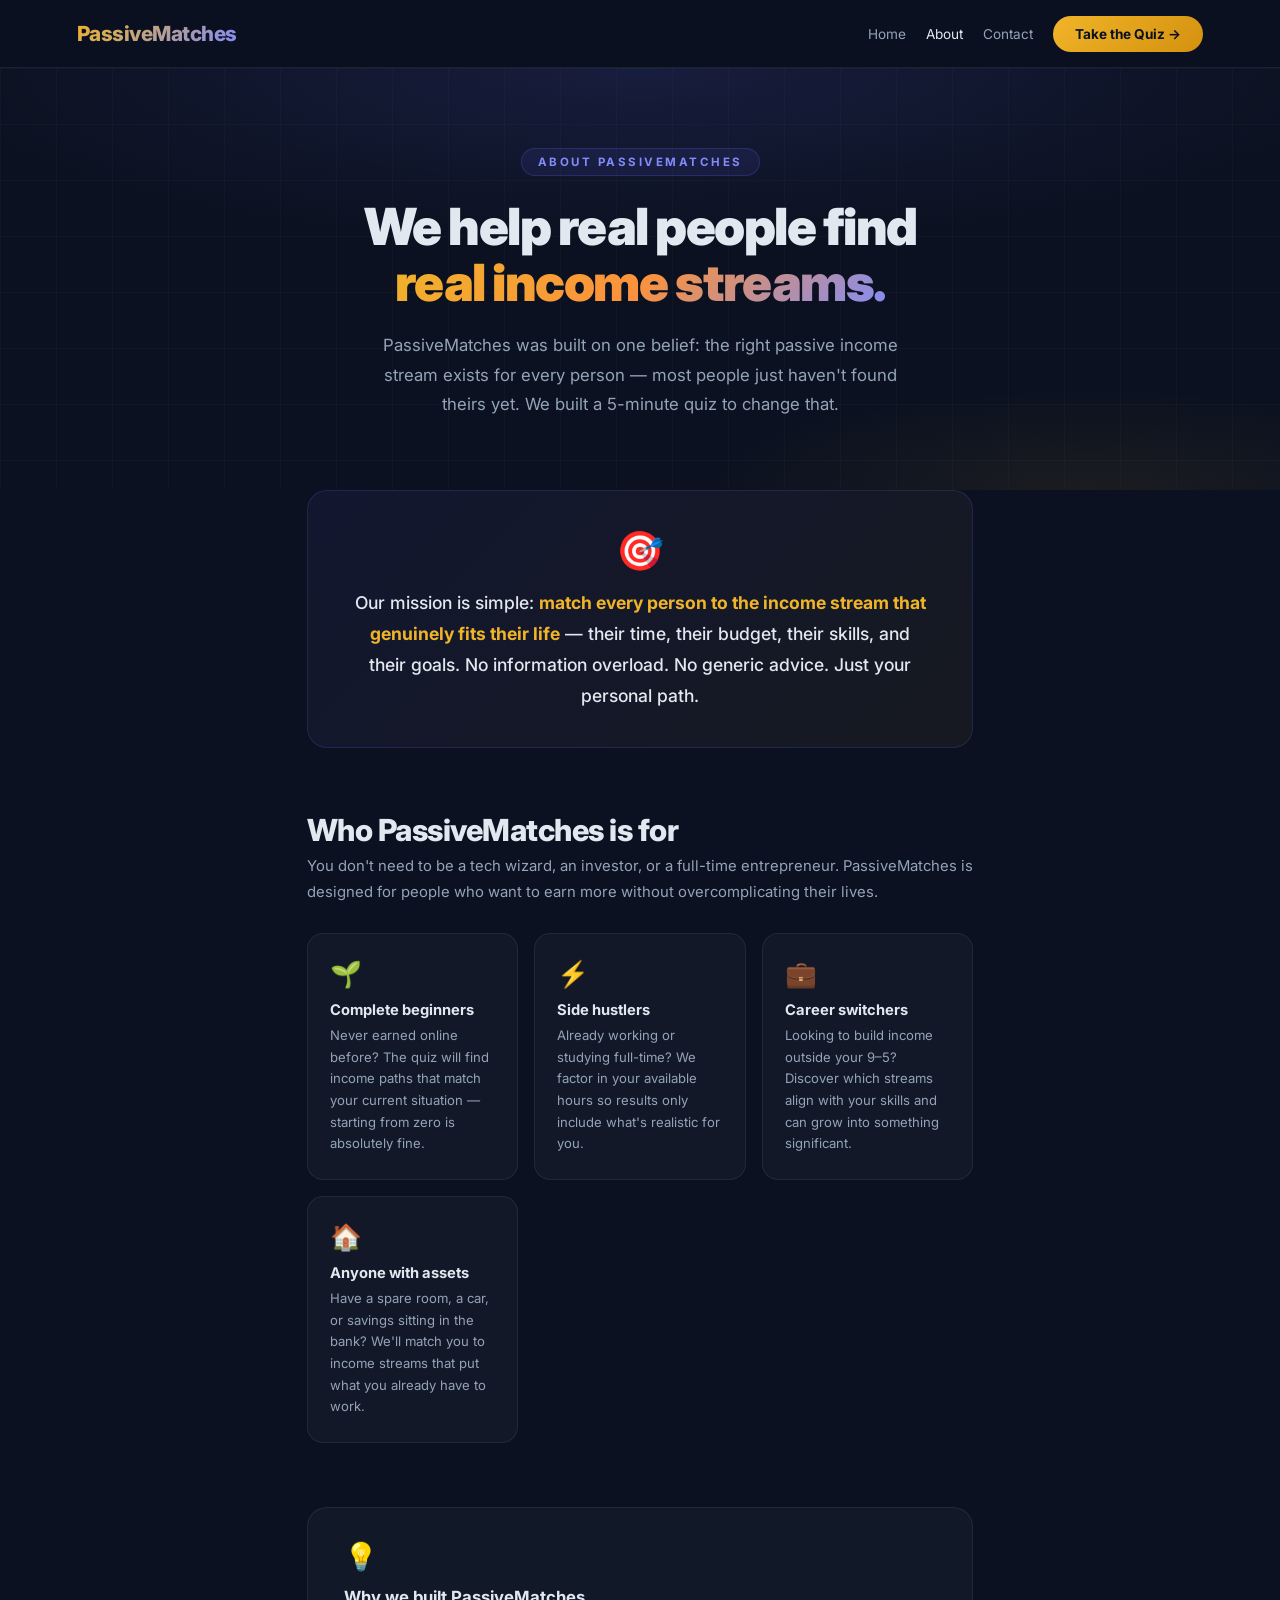
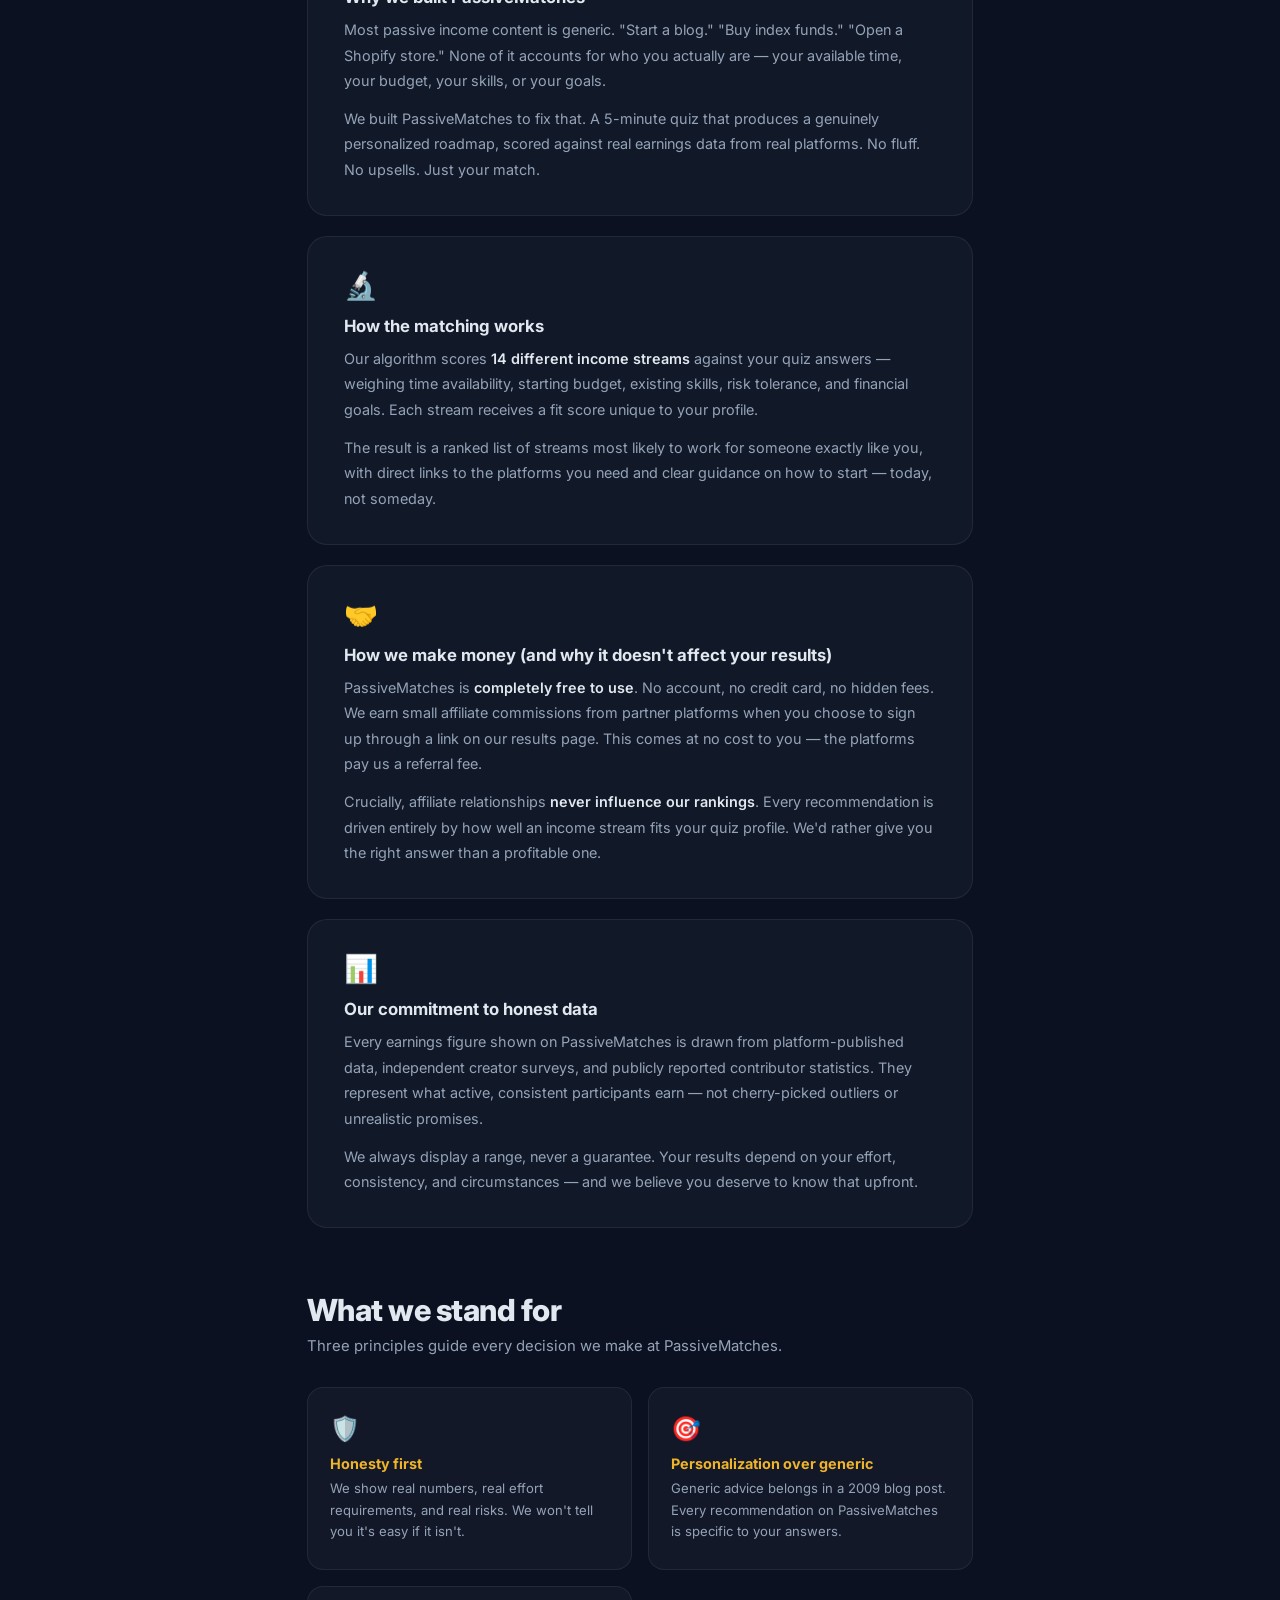
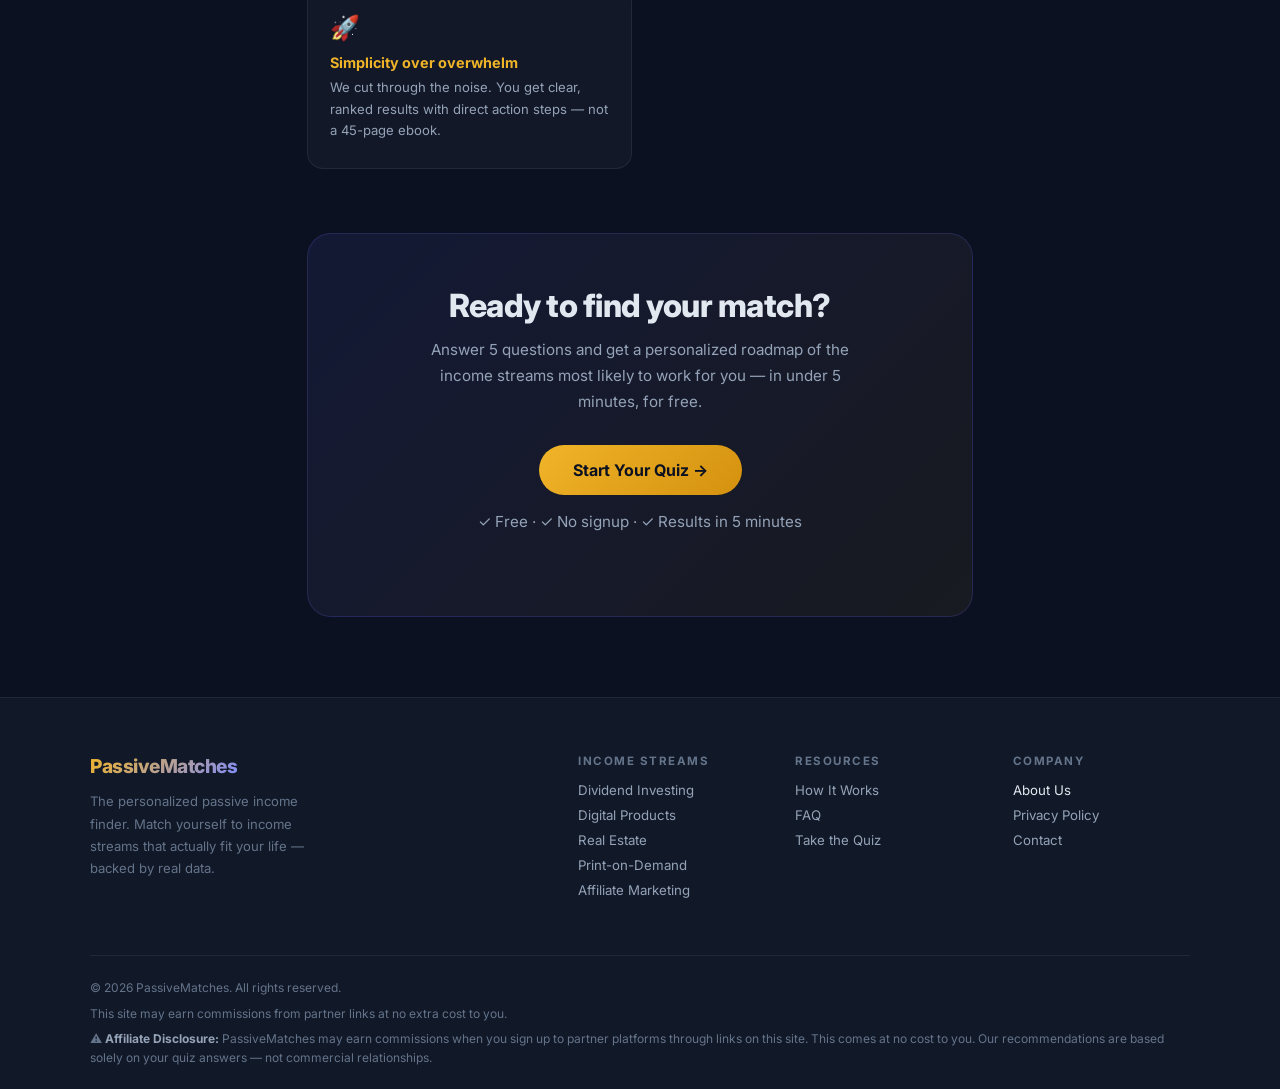
==== about.html @ 92883ca1 "Add files via upload" ====
<!DOCTYPE html>
<html lang="en">
<head>
  <meta charset="UTF-8" />
  <meta name="viewport" content="width=device-width, initial-scale=1.0"/>
  <title>About Us — PassiveMatches</title>
  <meta name="description" content="PassiveMatches helps beginners and side hustlers find the right passive income stream for their exact situation. No fluff, just your personalized match.">
  <link rel="preconnect" href="https://fonts.googleapis.com">
  <link rel="preconnect" href="https://fonts.gstatic.com" crossorigin>
  <link href="https://fonts.googleapis.com/css2?family=Inter:wght@300;400;500;600;700;800;900&display=swap" rel="stylesheet">
  <style>
    *, *::before, *::after { box-sizing: border-box; margin: 0; padding: 0; }
    :root {
      --navy:    #0b1120;
      --navy2:   #111827;
      --navy3:   #1a2540;
      --gold:    #f0b429;
      --gold2:   #ffd166;
      --accent:  #6366f1;
      --accent2: #818cf8;
      --green:   #10b981;
      --text:    #e2e8f0;
      --text2:   #94a3b8;
      --text3:   #64748b;
      --border:  rgba(255,255,255,0.07);
      --card:    rgba(255,255,255,0.03);
    }
    html { scroll-behavior: smooth; }
    body { font-family: 'Inter', sans-serif; background: var(--navy); color: var(--text); min-height: 100vh; overflow-x: hidden; display: flex; flex-direction: column; }

    /* ─── NAV ─── */
    nav {
      position: fixed; top: 0; left: 0; right: 0; z-index: 100;
      display: flex; align-items: center; justify-content: space-between;
      padding: 0 6%; height: 68px;
      background: rgba(11,17,32,0.92); backdrop-filter: blur(24px);
      border-bottom: 1px solid var(--border);
    }
    .logo { font-size: 1.3rem; font-weight: 800; letter-spacing: -0.5px;
      background: linear-gradient(135deg, var(--gold), var(--accent2));
      -webkit-background-clip: text; -webkit-text-fill-color: transparent;
      text-decoration: none; }
    .nav-right { display: flex; align-items: center; gap: 20px; }
    .nav-link { font-size: 0.85rem; color: var(--text2); text-decoration: none; transition: color 0.2s; }
    .nav-link:hover { color: var(--text); }
    .nav-cta {
      background: linear-gradient(135deg, var(--gold), #d4910e);
      color: #0b1120; font-weight: 700; font-size: 0.85rem;
      padding: 10px 22px; border-radius: 50px; border: none; cursor: pointer;
      transition: transform 0.2s, box-shadow 0.2s; text-decoration: none;
      display: inline-block;
    }
    .nav-cta:hover { transform: translateY(-1px); box-shadow: 0 8px 24px rgba(240,180,41,0.35); }

    /* ─── MAIN ─── */
    main { flex: 1; padding-top: 68px; }

    /* ─── HERO BANNER ─── */
    .page-hero {
      position: relative; overflow: hidden;
      padding: 80px 6% 70px; text-align: center;
    }
    .page-hero-bg {
      position: absolute; inset: 0; z-index: 0;
      background: radial-gradient(ellipse 80% 60% at 50% 0%, rgba(99,102,241,0.14) 0%, transparent 70%),
                  radial-gradient(ellipse 50% 40% at 85% 100%, rgba(240,180,41,0.07) 0%, transparent 60%);
    }
    .page-hero-grid {
      position: absolute; inset: 0; z-index: 0;
      background-image: linear-gradient(rgba(255,255,255,0.018) 1px, transparent 1px),
                        linear-gradient(90deg, rgba(255,255,255,0.018) 1px, transparent 1px);
      background-size: 56px 56px;
    }
    .page-hero-content { position: relative; z-index: 1; max-width: 700px; margin: 0 auto; }
    .page-label {
      display: inline-block; font-size: 0.72rem; font-weight: 700;
      letter-spacing: 2.5px; text-transform: uppercase; color: var(--accent2);
      background: rgba(99,102,241,0.1); border: 1px solid rgba(99,102,241,0.22);
      border-radius: 50px; padding: 6px 16px; margin-bottom: 22px;
    }
    .page-hero h1 {
      font-size: clamp(2rem, 5vw, 3.2rem); font-weight: 900;
      letter-spacing: -1.5px; line-height: 1.1; margin-bottom: 20px;
    }
    .page-hero h1 span {
      background: linear-gradient(135deg, var(--gold) 0%, #fb923c 50%, var(--accent2) 100%);
      -webkit-background-clip: text; -webkit-text-fill-color: transparent;
    }
    .page-hero-sub {
      font-size: 1.05rem; color: var(--text2); line-height: 1.78;
      max-width: 560px; margin: 0 auto;
    }

    /* ─── CONTENT ─── */
    .content-wrap { max-width: 820px; margin: 0 auto; padding: 0 6% 80px; }

    /* ─── MISSION STRIP ─── */
    .mission-strip {
      background: linear-gradient(135deg, rgba(99,102,241,0.08), rgba(240,180,41,0.05));
      border: 1px solid rgba(99,102,241,0.18);
      border-radius: 20px; padding: 36px 40px; margin-bottom: 64px;
      text-align: center;
    }
    .mission-strip .mission-icon { font-size: 2.4rem; margin-bottom: 14px; }
    .mission-strip p {
      font-size: 1.1rem; font-weight: 500; color: var(--text);
      line-height: 1.75; max-width: 580px; margin: 0 auto;
    }
    .mission-strip p strong { color: var(--gold); }

    /* ─── FOR YOU STRIP ─── */
    .for-you-section { margin-bottom: 64px; }
    .for-you-section h2 {
      font-size: clamp(1.4rem, 3vw, 1.9rem); font-weight: 800;
      letter-spacing: -0.5px; margin-bottom: 6px;
    }
    .for-you-section .section-intro {
      color: var(--text2); font-size: 0.93rem; line-height: 1.7;
      margin-bottom: 28px;
    }
    .for-you-grid { display: grid; grid-template-columns: repeat(auto-fit, minmax(200px, 1fr)); gap: 16px; }
    .for-you-card {
      background: var(--card); border: 1px solid var(--border);
      border-radius: 16px; padding: 24px 22px;
      transition: transform 0.2s, border-color 0.2s;
    }
    .for-you-card:hover { transform: translateY(-3px); border-color: rgba(99,102,241,0.28); }
    .for-you-icon { font-size: 1.6rem; margin-bottom: 12px; }
    .for-you-card h4 { font-size: 0.92rem; font-weight: 700; margin-bottom: 6px; }
    .for-you-card p { font-size: 0.82rem; color: var(--text2); line-height: 1.65; }

    /* ─── CONTENT CARDS ─── */
    .content-cards { display: grid; gap: 20px; margin-bottom: 64px; }
    .content-card {
      background: var(--navy2); border: 1px solid var(--border);
      border-radius: 20px; padding: 32px 36px;
      transition: transform 0.2s, border-color 0.2s;
    }
    .content-card:hover { transform: translateY(-3px); border-color: rgba(99,102,241,0.22); }
    .content-card .card-icon { font-size: 1.7rem; margin-bottom: 14px; }
    .content-card h3 { font-size: 1.05rem; font-weight: 700; margin-bottom: 10px; }
    .content-card p { font-size: 0.9rem; color: var(--text2); line-height: 1.78; }
    .content-card p + p { margin-top: 12px; }
    .content-card .highlight { color: var(--text); font-weight: 600; }

    /* ─── VALUES ROW ─── */
    .values-section { margin-bottom: 64px; }
    .values-section h2 {
      font-size: clamp(1.4rem, 3vw, 1.9rem); font-weight: 800;
      letter-spacing: -0.5px; margin-bottom: 6px;
    }
    .values-section .section-intro {
      color: var(--text2); font-size: 0.93rem; line-height: 1.7; margin-bottom: 28px;
    }
    .values-grid { display: grid; grid-template-columns: repeat(auto-fit, minmax(220px, 1fr)); gap: 16px; }
    .value-card {
      background: var(--card); border: 1px solid var(--border);
      border-radius: 16px; padding: 26px 22px;
      transition: transform 0.2s, border-color 0.2s;
    }
    .value-card:hover { transform: translateY(-3px); border-color: rgba(240,180,41,0.28); }
    .value-icon { font-size: 1.5rem; margin-bottom: 12px; }
    .value-card h4 { font-size: 0.9rem; font-weight: 700; margin-bottom: 6px; color: var(--gold); }
    .value-card p { font-size: 0.82rem; color: var(--text2); line-height: 1.65; }

    /* ─── CTA BLOCK ─── */
    .cta-block {
      background: linear-gradient(135deg, rgba(99,102,241,0.1), rgba(240,180,41,0.06));
      border: 1px solid rgba(99,102,241,0.2); border-radius: 24px;
      padding: 52px 40px; text-align: center;
    }
    .cta-block h2 { font-size: clamp(1.5rem, 3vw, 2rem); font-weight: 800; letter-spacing: -0.5px; margin-bottom: 12px; }
    .cta-block p { color: var(--text2); font-size: 0.95rem; line-height: 1.7; margin-bottom: 30px; max-width: 420px; margin-left: auto; margin-right: auto; }
    .btn-primary {
      background: linear-gradient(135deg, var(--gold), #d4910e);
      color: #0b1120; font-weight: 700; font-size: 1rem;
      padding: 15px 34px; border-radius: 50px; border: none;
      cursor: pointer; transition: transform 0.2s, box-shadow 0.2s;
      display: inline-flex; align-items: center; gap: 8px;
      font-family: inherit; text-decoration: none;
    }
    .btn-primary:hover { transform: translateY(-2px); box-shadow: 0 12px 32px rgba(240,180,41,0.4); }
    .cta-note { font-size: 0.78rem; color: var(--text3); margin-top: 14px; }

    /* ─── FOOTER ─── */
    footer {
      background: var(--navy2); border-top: 1px solid var(--border);
      padding: 56px 6% 0;
    }
    .footer-inner { max-width: 1100px; margin: 0 auto; display: flex; gap: 60px; flex-wrap: wrap; padding-bottom: 48px; }
    .footer-brand { flex: 1.4; min-width: 200px; }
    .footer-logo {
      font-size: 1.2rem; font-weight: 800; letter-spacing: -0.5px; margin-bottom: 12px;
      background: linear-gradient(135deg, var(--gold), var(--accent2));
      -webkit-background-clip: text; -webkit-text-fill-color: transparent;
      display: inline-block;
    }
    .footer-brand p { font-size: 0.82rem; color: var(--text3); line-height: 1.7; max-width: 240px; }
    .footer-links { flex: 2; display: flex; gap: 40px; flex-wrap: wrap; }
    .footer-col { flex: 1; min-width: 110px; }
    .footer-col h5 { font-size: 0.72rem; font-weight: 700; text-transform: uppercase; letter-spacing: 1.5px; color: var(--text3); margin-bottom: 14px; }
    .footer-col a { display: block; font-size: 0.83rem; color: var(--text2); text-decoration: none; margin-bottom: 9px; transition: color 0.2s; cursor: pointer; }
    .footer-col a:hover { color: var(--text); }
    .footer-bottom {
      border-top: 1px solid var(--border); padding: 22px 0;
      max-width: 1100px; margin: 0 auto; display: flex; flex-direction: column; gap: 6px;
    }
    .footer-bottom p { font-size: 0.75rem; color: var(--text3); line-height: 1.6; }

    /* ─── RESPONSIVE ─── */
    @media(max-width: 640px) {
      .page-hero { padding: 60px 5% 50px; }
      .content-wrap { padding: 0 5% 60px; }
      .mission-strip { padding: 28px 24px; }
      .content-card { padding: 24px 22px; }
      .cta-block { padding: 40px 24px; }
      .footer-inner { gap: 36px; }
      .footer-links { gap: 24px; }
      nav { padding: 0 5%; }
      .nav-right .nav-link { display: none; }
    }
  </style>
</head>
<body>

  <!-- ── NAV ── -->
  <nav>
    <a class="logo" href="index.html">PassiveMatches</a>
    <div class="nav-right">
      <a class="nav-link" href="index.html">Home</a>
      <a class="nav-link" href="about.html" style="color:var(--text);">About</a>
      <a class="nav-link" href="contact.html">Contact</a>
      <a class="nav-cta" href="index.html#quiz">Take the Quiz →</a>
    </div>
  </nav>

  <main>

    <!-- ── HERO ── -->
    <div class="page-hero">
      <div class="page-hero-bg"></div>
      <div class="page-hero-grid"></div>
      <div class="page-hero-content">
        <div class="page-label">About PassiveMatches</div>
        <h1>We help real people find<br><span>real income streams.</span></h1>
        <p class="page-hero-sub">PassiveMatches was built on one belief: the right passive income stream exists for every person — most people just haven't found theirs yet. We built a 5-minute quiz to change that.</p>
      </div>
    </div>

    <div class="content-wrap">

      <!-- ── MISSION ── -->
      <div class="mission-strip">
        <div class="mission-icon">🎯</div>
        <p>Our mission is simple: <strong>match every person to the income stream that genuinely fits their life</strong> — their time, their budget, their skills, and their goals. No information overload. No generic advice. Just your personal path.</p>
      </div>

      <!-- ── WHO IT'S FOR ── -->
      <div class="for-you-section">
        <h2>Who PassiveMatches is for</h2>
        <p class="section-intro">You don't need to be a tech wizard, an investor, or a full-time entrepreneur. PassiveMatches is designed for people who want to earn more without overcomplicating their lives.</p>
        <div class="for-you-grid">
          <div class="for-you-card">
            <div class="for-you-icon">🌱</div>
            <h4>Complete beginners</h4>
            <p>Never earned online before? The quiz will find income paths that match your current situation — starting from zero is absolutely fine.</p>
          </div>
          <div class="for-you-card">
            <div class="for-you-icon">⚡</div>
            <h4>Side hustlers</h4>
            <p>Already working or studying full-time? We factor in your available hours so results only include what's realistic for you.</p>
          </div>
          <div class="for-you-card">
            <div class="for-you-icon">💼</div>
            <h4>Career switchers</h4>
            <p>Looking to build income outside your 9–5? Discover which streams align with your skills and can grow into something significant.</p>
          </div>
          <div class="for-you-card">
            <div class="for-you-icon">🏠</div>
            <h4>Anyone with assets</h4>
            <p>Have a spare room, a car, or savings sitting in the bank? We'll match you to income streams that put what you already have to work.</p>
          </div>
        </div>
      </div>

      <!-- ── HOW IT WORKS / WHY / MONEY / DATA ── -->
      <div class="content-cards">

        <div class="content-card">
          <div class="card-icon">💡</div>
          <h3>Why we built PassiveMatches</h3>
          <p>Most passive income content is generic. "Start a blog." "Buy index funds." "Open a Shopify store." None of it accounts for who you actually are — your available time, your budget, your skills, or your goals.</p>
          <p>We built PassiveMatches to fix that. A 5-minute quiz that produces a genuinely personalized roadmap, scored against real earnings data from real platforms. No fluff. No upsells. Just your match.</p>
        </div>

        <div class="content-card">
          <div class="card-icon">🔬</div>
          <h3>How the matching works</h3>
          <p>Our algorithm scores <span class="highlight">14 different income streams</span> against your quiz answers — weighing time availability, starting budget, existing skills, risk tolerance, and financial goals. Each stream receives a fit score unique to your profile.</p>
          <p>The result is a ranked list of streams most likely to work for someone exactly like you, with direct links to the platforms you need and clear guidance on how to start — today, not someday.</p>
        </div>

        <div class="content-card">
          <div class="card-icon">🤝</div>
          <h3>How we make money (and why it doesn't affect your results)</h3>
          <p>PassiveMatches is <span class="highlight">completely free to use</span>. No account, no credit card, no hidden fees. We earn small affiliate commissions from partner platforms when you choose to sign up through a link on our results page. This comes at no cost to you — the platforms pay us a referral fee.</p>
          <p>Crucially, affiliate relationships <span class="highlight">never influence our rankings</span>. Every recommendation is driven entirely by how well an income stream fits your quiz profile. We'd rather give you the right answer than a profitable one.</p>
        </div>

        <div class="content-card">
          <div class="card-icon">📊</div>
          <h3>Our commitment to honest data</h3>
          <p>Every earnings figure shown on PassiveMatches is drawn from platform-published data, independent creator surveys, and publicly reported contributor statistics. They represent what active, consistent participants earn — not cherry-picked outliers or unrealistic promises.</p>
          <p>We always display a range, never a guarantee. Your results depend on your effort, consistency, and circumstances — and we believe you deserve to know that upfront.</p>
        </div>

      </div>

      <!-- ── VALUES ── -->
      <div class="values-section">
        <h2>What we stand for</h2>
        <p class="section-intro">Three principles guide every decision we make at PassiveMatches.</p>
        <div class="values-grid">
          <div class="value-card">
            <div class="value-icon">🛡️</div>
            <h4>Honesty first</h4>
            <p>We show real numbers, real effort requirements, and real risks. We won't tell you it's easy if it isn't.</p>
          </div>
          <div class="value-card">
            <div class="value-icon">🎯</div>
            <h4>Personalization over generic</h4>
            <p>Generic advice belongs in a 2009 blog post. Every recommendation on PassiveMatches is specific to your answers.</p>
          </div>
          <div class="value-card">
            <div class="value-icon">🚀</div>
            <h4>Simplicity over overwhelm</h4>
            <p>We cut through the noise. You get clear, ranked results with direct action steps — not a 45-page ebook.</p>
          </div>
        </div>
      </div>

      <!-- ── CTA ── -->
      <div class="cta-block">
        <h2>Ready to find your match?</h2>
        <p>Answer 5 questions and get a personalized roadmap of the income streams most likely to work for you — in under 5 minutes, for free.</p>
        <a class="btn-primary" href="index.html">Start Your Quiz →</a>
        <p class="cta-note">✓ Free · ✓ No signup · ✓ Results in 5 minutes</p>
      </div>

    </div>
  </main>

  <!-- ── FOOTER ── -->
  <footer>
    <div class="footer-inner">
      <div class="footer-brand">
        <div class="footer-logo">PassiveMatches</div>
        <p>The personalized passive income finder. Match yourself to income streams that actually fit your life — backed by real data.</p>
      </div>
      <div class="footer-links">
        <div class="footer-col">
          <h5>Income Streams</h5>
          <a href="index.html">Dividend Investing</a>
          <a href="index.html">Digital Products</a>
          <a href="index.html">Real Estate</a>
          <a href="index.html">Print-on-Demand</a>
          <a href="index.html">Affiliate Marketing</a>
        </div>
        <div class="footer-col">
          <h5>Resources</h5>
          <a href="index.html">How It Works</a>
          <a href="index.html">FAQ</a>
          <a href="index.html">Take the Quiz</a>
        </div>
        <div class="footer-col">
          <h5>Company</h5>
          <a href="about.html" style="color:var(--text);">About Us</a>
          <a href="privacy.html">Privacy Policy</a>
          <a href="contact.html">Contact</a>
        </div>
      </div>
    </div>
    <div class="footer-bottom">
      <p>© 2026 PassiveMatches. All rights reserved.</p>
      <p>This site may earn commissions from partner links at no extra cost to you.</p>
      <p>⚠️ <strong style="color:var(--text2);">Affiliate Disclosure:</strong> PassiveMatches may earn commissions when you sign up to partner platforms through links on this site. This comes at no cost to you. Our recommendations are based solely on your quiz answers — not commercial relationships.</p>
    </div>
  </footer>

</body>
</html>
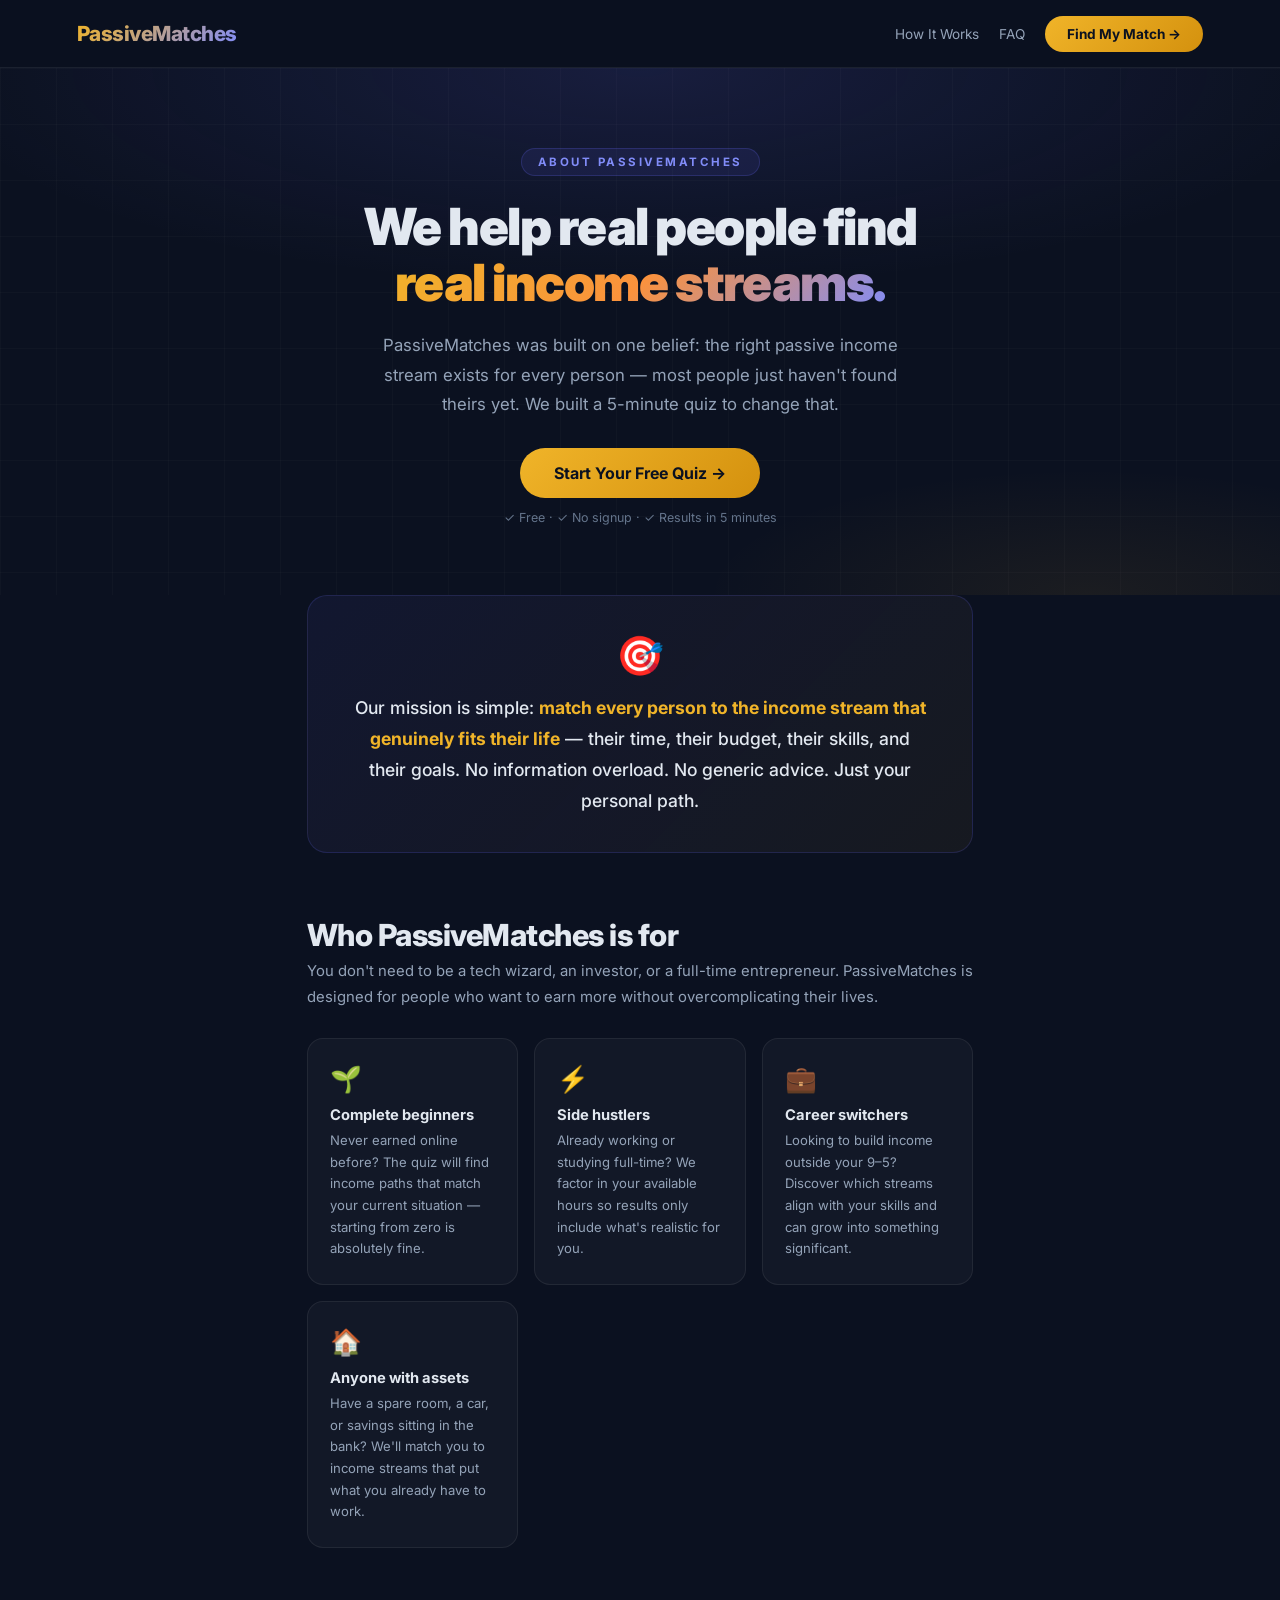
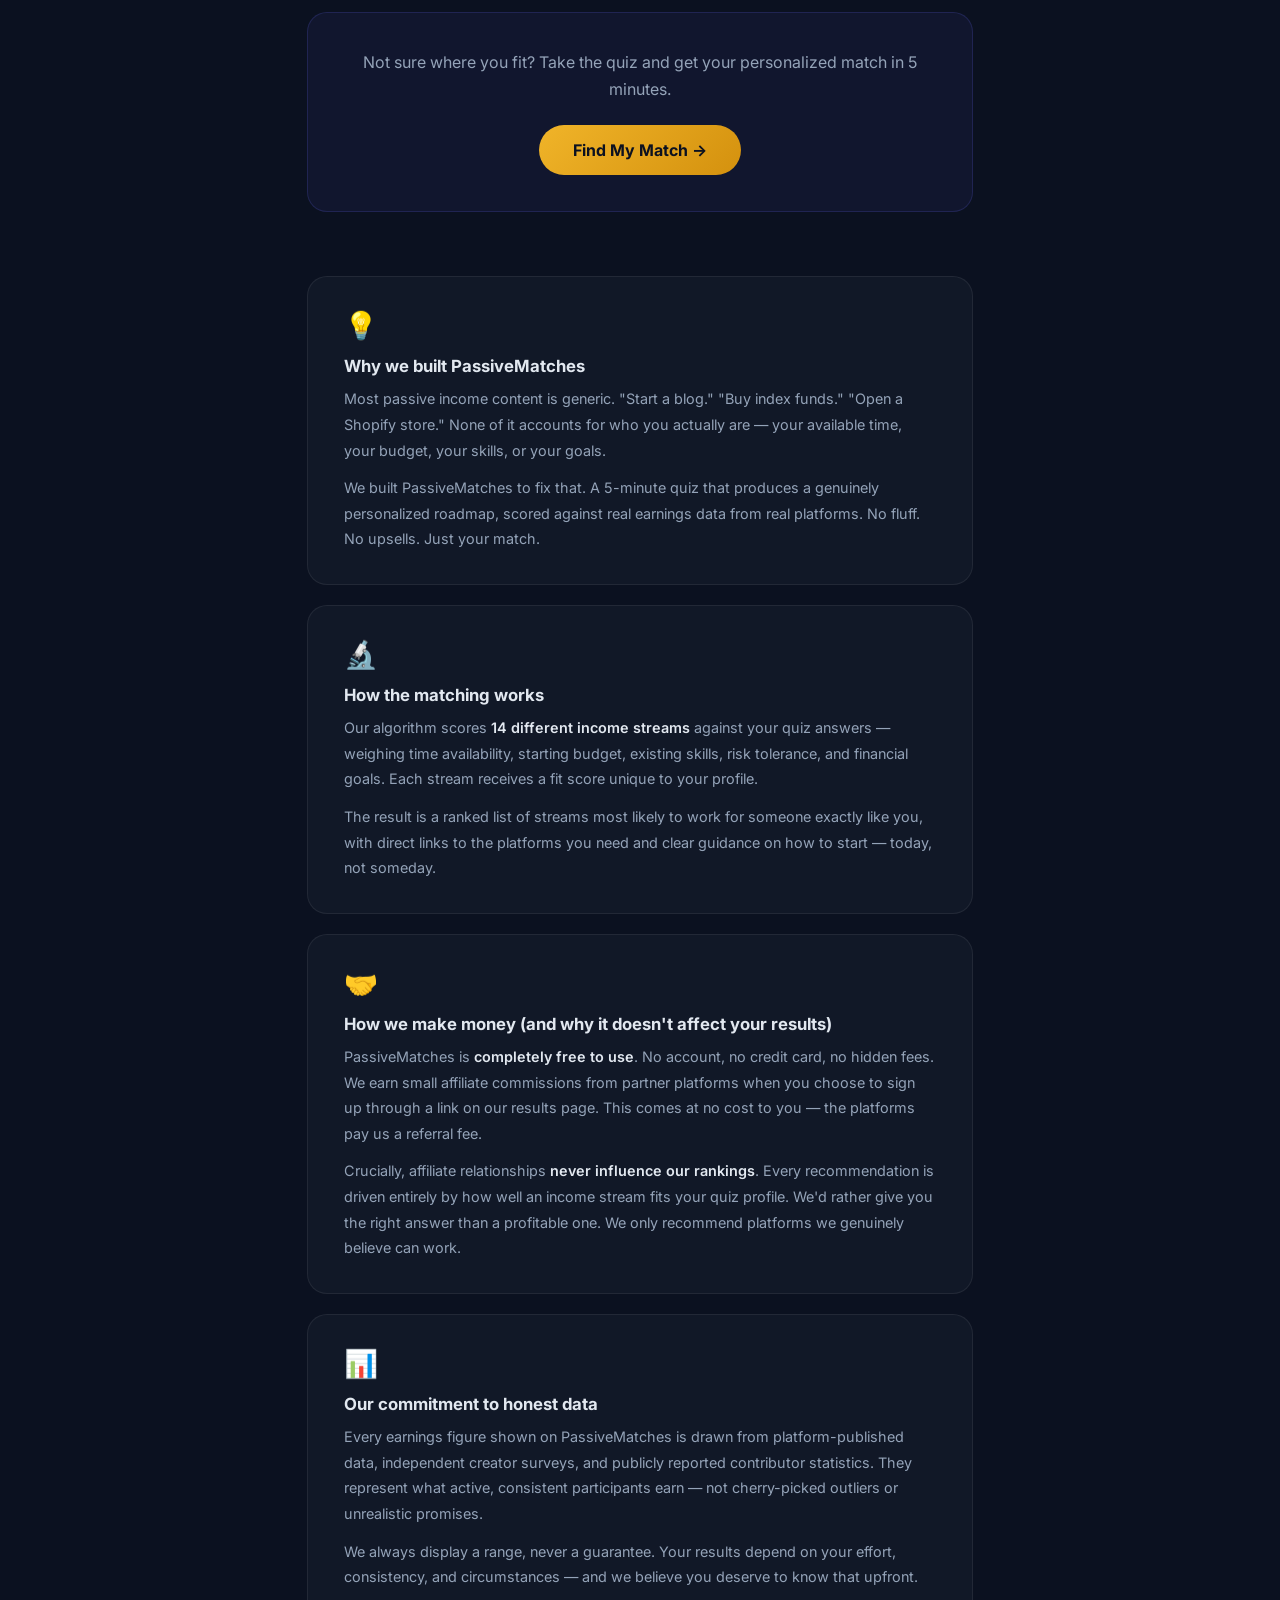
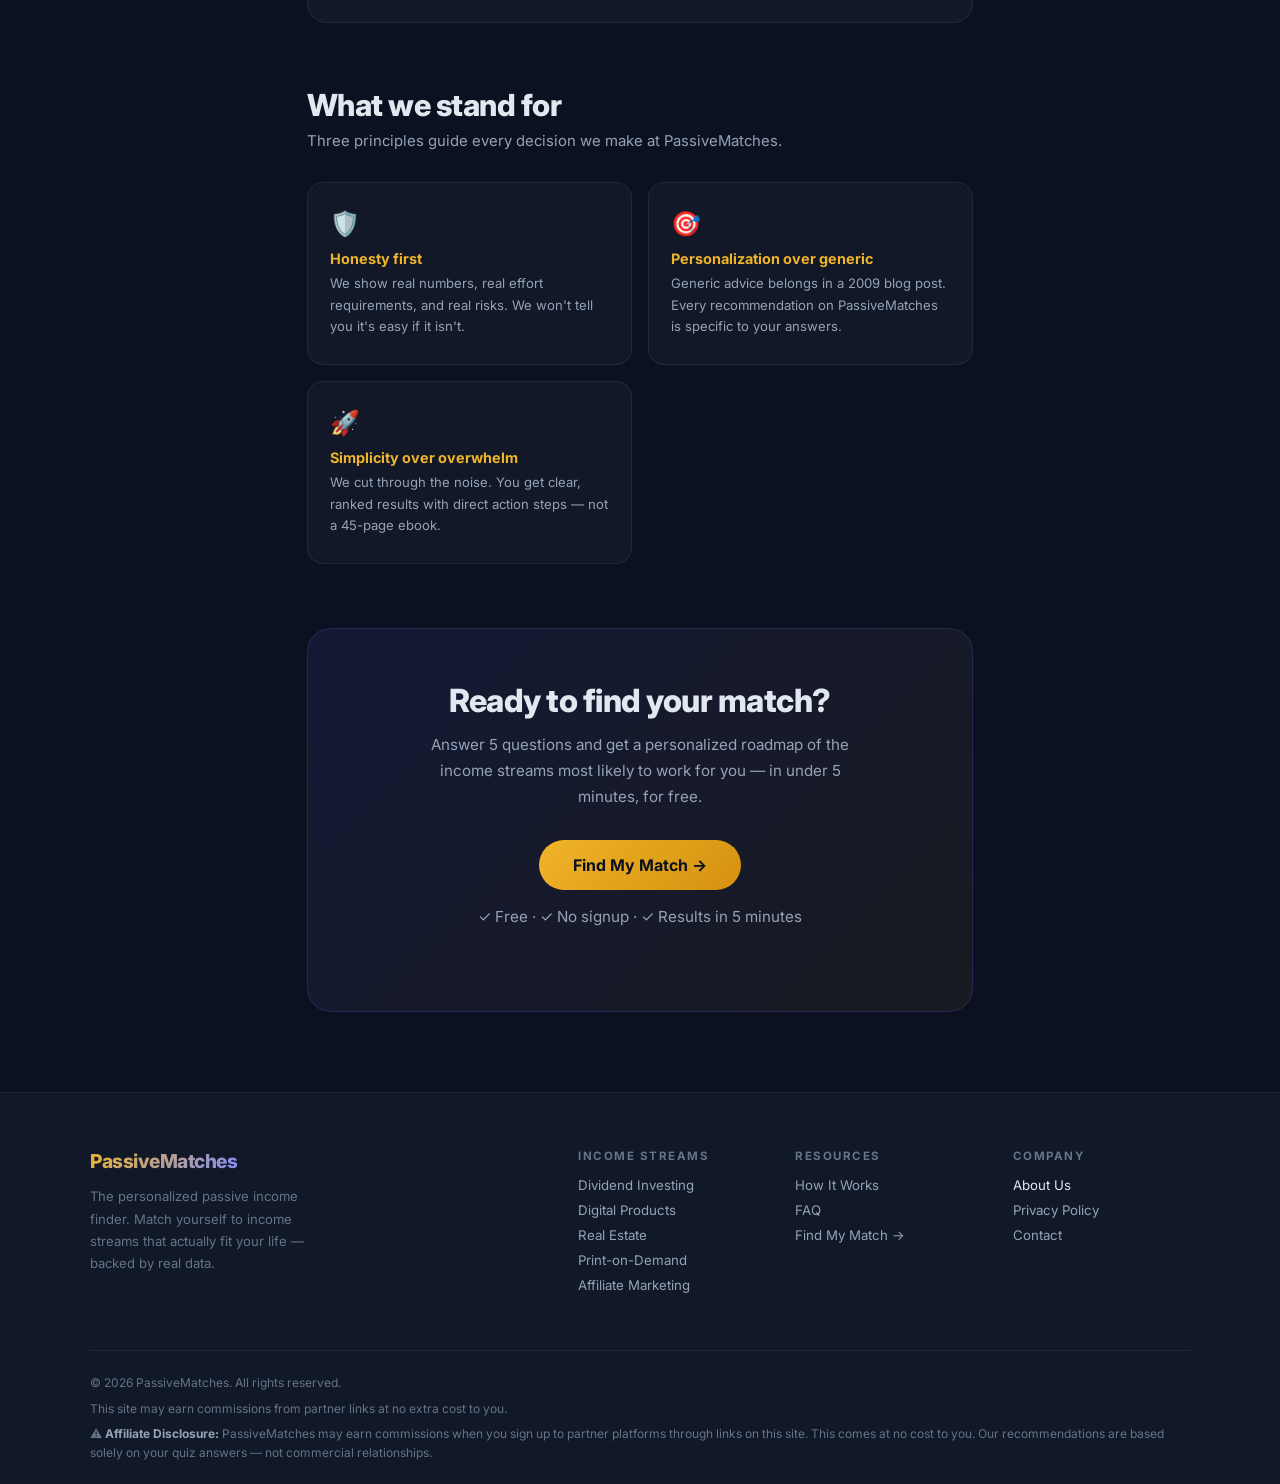
==== commit 5380e997: "Add files via upload" ====
--- a/about.html
+++ b/about.html
@@ -227,10 +227,9 @@
   <nav>
     <a class="logo" href="index.html">PassiveMatches</a>
     <div class="nav-right">
-      <a class="nav-link" href="index.html">Home</a>
-      <a class="nav-link" href="about.html" style="color:var(--text);">About</a>
-      <a class="nav-link" href="contact.html">Contact</a>
-      <a class="nav-cta" href="index.html#quiz">Take the Quiz →</a>
+      <a class="nav-link" href="index.html#how-it-works">How It Works</a>
+      <a class="nav-link" href="index.html#faq">FAQ</a>
+      <a class="nav-cta" href="index.html">Find My Match →</a>
     </div>
   </nav>
 
@@ -244,6 +243,10 @@
         <div class="page-label">About PassiveMatches</div>
         <h1>We help real people find<br><span>real income streams.</span></h1>
         <p class="page-hero-sub">PassiveMatches was built on one belief: the right passive income stream exists for every person — most people just haven't found theirs yet. We built a 5-minute quiz to change that.</p>
+        <div style="margin-top:28px;">
+          <a class="btn-primary" href="index.html" style="margin:0 auto;text-decoration:none;">Start Your Free Quiz →</a>
+          <p style="font-size:0.78rem;color:var(--text3);margin-top:12px;">✓ Free · ✓ No signup · ✓ Results in 5 minutes</p>
+        </div>
       </div>
     </div>
 
@@ -283,6 +286,12 @@
         </div>
       </div>
 
+      <!-- ── MID-PAGE CTA ── -->
+      <div style="background:rgba(99,102,241,0.07);border:1px solid rgba(99,102,241,0.18);border-radius:20px;padding:36px 40px;margin-bottom:64px;text-align:center;">
+        <p style="font-size:1rem;color:var(--text2);line-height:1.7;margin-bottom:22px;">Not sure where you fit? Take the quiz and get your personalized match in 5 minutes.</p>
+        <a class="btn-primary" href="index.html" style="margin:0 auto;text-decoration:none;">Find My Match →</a>
+      </div>
+
       <!-- ── HOW IT WORKS / WHY / MONEY / DATA ── -->
       <div class="content-cards">
 
@@ -304,7 +313,7 @@
           <div class="card-icon">🤝</div>
           <h3>How we make money (and why it doesn't affect your results)</h3>
           <p>PassiveMatches is <span class="highlight">completely free to use</span>. No account, no credit card, no hidden fees. We earn small affiliate commissions from partner platforms when you choose to sign up through a link on our results page. This comes at no cost to you — the platforms pay us a referral fee.</p>
-          <p>Crucially, affiliate relationships <span class="highlight">never influence our rankings</span>. Every recommendation is driven entirely by how well an income stream fits your quiz profile. We'd rather give you the right answer than a profitable one.</p>
+          <p>Crucially, affiliate relationships <span class="highlight">never influence our rankings</span>. Every recommendation is driven entirely by how well an income stream fits your quiz profile. We'd rather give you the right answer than a profitable one. We only recommend platforms we genuinely believe can work.</p>
         </div>
 
         <div class="content-card">
@@ -343,7 +352,7 @@
       <div class="cta-block">
         <h2>Ready to find your match?</h2>
         <p>Answer 5 questions and get a personalized roadmap of the income streams most likely to work for you — in under 5 minutes, for free.</p>
-        <a class="btn-primary" href="index.html">Start Your Quiz →</a>
+        <a class="btn-primary" href="index.html" style="text-decoration:none;margin:0 auto;">Find My Match →</a>
         <p class="cta-note">✓ Free · ✓ No signup · ✓ Results in 5 minutes</p>
       </div>
 
@@ -370,7 +379,7 @@
           <h5>Resources</h5>
           <a href="index.html">How It Works</a>
           <a href="index.html">FAQ</a>
-          <a href="index.html">Take the Quiz</a>
+          <a href="index.html">Find My Match →</a>
         </div>
         <div class="footer-col">
           <h5>Company</h5>
